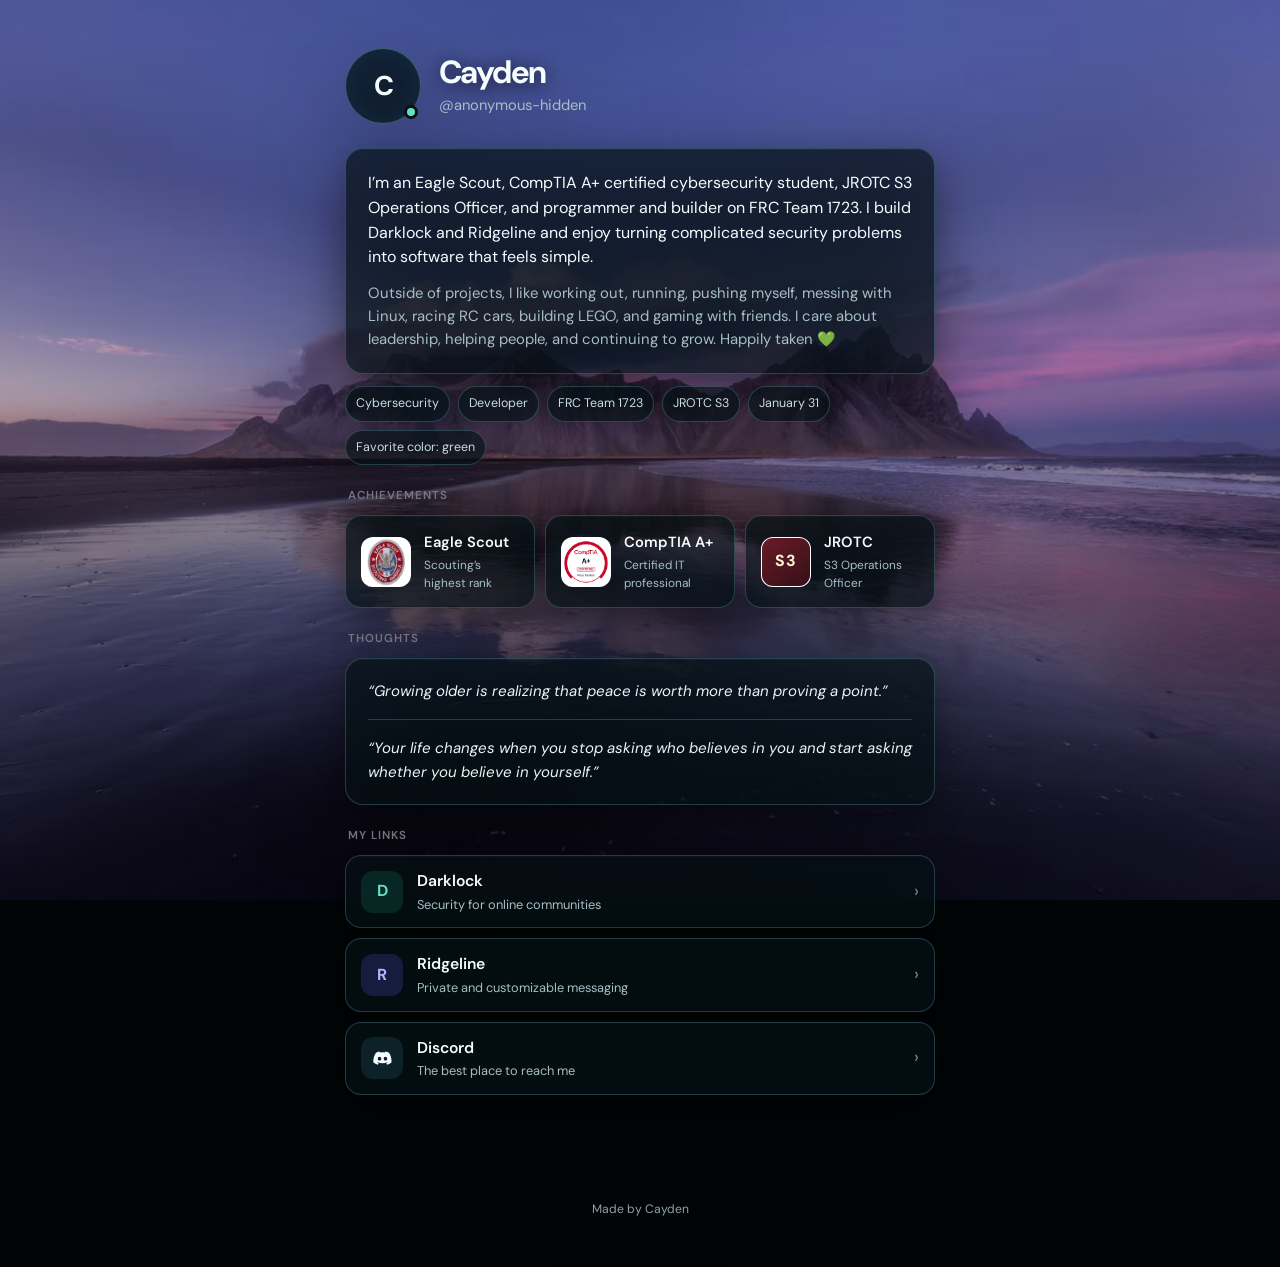
==== index.html @ 3a512333 "Expand bio and add robotics" ====
<!doctype html>
<html lang="en">
<head>
  <meta charset="utf-8">
  <meta name="viewport" content="width=device-width, initial-scale=1">
  <meta name="description" content="Cayden is an Eagle Scout, CompTIA A+ certified cybersecurity student, JROTC leader, robotics team member, and the builder behind Darklock and Ridgeline.">
  <meta name="theme-color" content="#000000">
  <title>Cayden</title>
  <link rel="preconnect" href="https://fonts.googleapis.com">
  <link rel="preconnect" href="https://fonts.gstatic.com" crossorigin>
  <link href="https://fonts.googleapis.com/css2?family=DM+Sans:wght@400;500;600;700&display=swap" rel="stylesheet">
  <style>
    :root {
      color-scheme: dark;
      --background: #010507;
      --card: rgba(5, 17, 22, 0.68);
      --card-hover: rgba(9, 28, 35, 0.78);
      --border: rgba(126, 211, 224, 0.24);
      --text: #f5fcff;
      --muted: #a7bec5;
      --green: #66e0c2;
      --purple: #aeb8ff;
    }

    * { box-sizing: border-box; }

    html { min-width: 320px; }

    body {
      min-height: 100vh;
      margin: 0;
      padding: 48px 18px;
      display: grid;
      place-items: center;
      background-color: var(--background);
      position: relative;
      isolation: isolate;
      color: var(--text);
      font-family: "DM Sans", system-ui, sans-serif;
      line-height: 1.55;
      -webkit-font-smoothing: antialiased;
    }

    body::before {
      content: "";
      position: fixed;
      inset: 0;
      z-index: -1;
      background-image:
        linear-gradient(180deg, rgba(8, 7, 28, 0.12), rgba(7, 5, 22, 0.56)),
        url("assets/mountain-sunset.jpeg");
      background-position: center;
      background-repeat: no-repeat;
      background-size: cover;
      pointer-events: none;
    }

    a { color: inherit; }

    .profile {
      width: min(100%, 590px);
      animation: enter 500ms ease both;
      filter: drop-shadow(0 22px 44px rgba(0, 0, 0, 0.45));
    }

    .identity {
      display: flex;
      align-items: center;
      gap: 18px;
      margin-bottom: 24px;
    }

    .avatar {
      position: relative;
      width: 76px;
      height: 76px;
      flex: 0 0 auto;
      display: grid;
      place-items: center;
      border: 1px solid rgba(126, 211, 224, 0.35);
      border-radius: 50%;
      background: rgba(4, 19, 25, 0.78);
      backdrop-filter: blur(14px);
      -webkit-backdrop-filter: blur(14px);
      box-shadow: inset 0 0 22px rgba(65, 184, 200, 0.08);
      font-size: 1.7rem;
      font-weight: 700;
      letter-spacing: -0.08em;
    }

    .status {
      position: absolute;
      right: 2px;
      bottom: 4px;
      width: 14px;
      height: 14px;
      border: 3px solid #061015;
      border-radius: 50%;
      background: var(--green);
    }

    h1 {
      margin: 0;
      font-size: 2rem;
      line-height: 1.1;
      letter-spacing: -0.05em;
      text-shadow: 0 2px 18px rgba(0, 0, 0, 0.75);
    }

    .username {
      margin: 4px 0 0;
      color: var(--muted);
      font-size: 0.92rem;
    }

    .bio-card {
      margin-bottom: 12px;
      padding: 22px;
      border: 1px solid var(--border);
      border-radius: 18px;
      background: var(--card);
      box-shadow: inset 0 1px rgba(255, 255, 255, 0.03), 0 16px 36px rgba(0, 0, 0, 0.3);
      backdrop-filter: blur(18px) saturate(1.2);
      -webkit-backdrop-filter: blur(18px) saturate(1.2);
    }

    .bio-card p { margin: 0; }

    .bio-card p + p {
      margin-top: 12px;
      color: var(--muted);
      font-size: 0.93rem;
    }

    .details {
      display: flex;
      flex-wrap: wrap;
      gap: 8px;
      margin: 0 0 22px;
    }

    .detail {
      padding: 7px 10px;
      border: 1px solid var(--border);
      border-radius: 999px;
      color: #c7dce1;
      background: rgba(5, 18, 23, 0.64);
      backdrop-filter: blur(12px);
      -webkit-backdrop-filter: blur(12px);
      font-size: 0.78rem;
    }

    .label {
      margin: 0 0 10px 3px;
      color: #77777d;
      font-size: 0.72rem;
      font-weight: 600;
      letter-spacing: 0.09em;
      text-transform: uppercase;
    }

    .thoughts-card {
      margin-bottom: 22px;
      padding: 20px 22px;
      border: 1px solid var(--border);
      border-radius: 18px;
      background: var(--card);
      box-shadow: inset 0 1px rgba(255, 255, 255, 0.03), 0 12px 30px rgba(0, 0, 0, 0.26);
      backdrop-filter: blur(18px) saturate(1.2);
      -webkit-backdrop-filter: blur(18px) saturate(1.2);
    }

    .achievements {
      display: grid;
      grid-template-columns: repeat(3, minmax(0, 1fr));
      gap: 10px;
      margin-bottom: 22px;
    }

    .achievement-card {
      min-width: 0;
      padding: 15px;
      display: flex;
      align-items: center;
      gap: 13px;
      border: 1px solid var(--border);
      border-radius: 16px;
      background: var(--card);
      box-shadow: inset 0 1px rgba(255, 255, 255, 0.03), 0 10px 28px rgba(0, 0, 0, 0.24);
      backdrop-filter: blur(18px) saturate(1.2);
      -webkit-backdrop-filter: blur(18px) saturate(1.2);
    }

    .achievement-image {
      width: 50px;
      height: 50px;
      flex: 0 0 auto;
      border-radius: 12px;
      overflow: hidden;
      border: 1px solid rgba(255, 255, 255, 0.18);
      background: #ffffff;
    }

    .achievement-image img {
      width: 100%;
      height: 100%;
      display: block;
      object-fit: cover;
    }

    .jrotc-mark {
      width: 100%;
      height: 100%;
      display: grid;
      place-items: center;
      color: #fff5d6;
      background: linear-gradient(145deg, #691b27, #351018);
      font-size: 1rem;
      font-weight: 700;
      letter-spacing: 0.04em;
    }

    .achievement-copy { min-width: 0; }

    .achievement-title {
      display: block;
      font-size: 0.92rem;
      font-weight: 600;
    }

    .achievement-note {
      display: block;
      margin-top: 2px;
      color: var(--muted);
      font-size: 0.74rem;
    }

    .thought {
      margin: 0;
      color: #e8f5f7;
      font-size: 0.94rem;
      line-height: 1.6;
      font-style: italic;
    }

    .thought + .thought {
      margin-top: 16px;
      padding-top: 16px;
      border-top: 1px solid var(--border);
    }

    .links {
      display: flex;
      flex-direction: column;
      gap: 10px;
    }

    .link-card {
      min-height: 70px;
      padding: 13px 15px;
      display: flex;
      align-items: center;
      gap: 14px;
      border: 1px solid var(--border);
      border-radius: 16px;
      background: var(--card);
      text-decoration: none;
      box-shadow: inset 0 1px rgba(255, 255, 255, 0.025), 0 10px 28px rgba(0, 0, 0, 0.24);
      backdrop-filter: blur(18px) saturate(1.18);
      -webkit-backdrop-filter: blur(18px) saturate(1.18);
      transition: transform 160ms ease, border-color 160ms ease, background 160ms ease;
    }

    .link-card:hover {
      transform: translateY(-2px);
      border-color: rgba(126, 211, 224, 0.5);
      background: var(--card-hover);
    }

    .link-icon {
      width: 42px;
      height: 42px;
      flex: 0 0 auto;
      display: grid;
      place-items: center;
      border-radius: 12px;
      background: rgba(15, 39, 48, 0.8);
      font-weight: 700;
    }

    .darklock .link-icon { color: var(--green); background: rgba(8, 48, 43, 0.78); }
    .ridgeline .link-icon { color: var(--purple); background: rgba(28, 34, 76, 0.78); }

    .link-icon svg { width: 21px; height: 21px; }

    .link-copy {
      min-width: 0;
      flex: 1;
    }

    .link-title {
      display: block;
      font-size: 0.98rem;
      font-weight: 600;
    }

    .link-note {
      display: block;
      margin-top: 1px;
      color: var(--muted);
      font-size: 0.8rem;
      white-space: nowrap;
      overflow: hidden;
      text-overflow: ellipsis;
    }

    .arrow {
      color: #77939a;
      font-size: 1.1rem;
      transition: transform 160ms ease, color 160ms ease;
    }

    .link-card:hover .arrow {
      color: var(--text);
      transform: translateX(2px);
    }

    footer {
      margin-top: 22px;
      color: #8ca3a9;
      text-shadow: 0 2px 12px #000;
      text-align: center;
      font-size: 0.76rem;
    }

    :focus-visible {
      outline: 2px solid var(--green);
      outline-offset: 4px;
    }

    @keyframes enter {
      from { opacity: 0; transform: translateY(12px); }
      to { opacity: 1; transform: translateY(0); }
    }

    @media (max-width: 520px) {
      body { place-items: start center; padding-top: 34px; }
      .avatar { width: 68px; height: 68px; }
      h1 { font-size: 1.8rem; }
      .bio-card { padding: 18px; }
      .achievements { grid-template-columns: 1fr; }
    }

    @media (prefers-reduced-motion: reduce) {
      *, *::before, *::after { animation-duration: 0.01ms !important; transition-duration: 0.01ms !important; }
    }
  </style>
</head>
<body>
  <main class="profile">
    <header class="identity">
      <div class="avatar" aria-label="Cayden profile avatar">C<span class="status" aria-label="Online"></span></div>
      <div>
        <h1>Cayden</h1>
        <p class="username">@anonymous-hidden</p>
      </div>
    </header>

    <section class="bio-card" aria-label="About Cayden">
      <p>I’m an Eagle Scout, CompTIA A+ certified cybersecurity student, JROTC S3 Operations Officer, and programmer and builder on FRC Team 1723. I build Darklock and Ridgeline and enjoy turning complicated security problems into software that feels simple.</p>
      <p>Outside of projects, I like working out, running, pushing myself, messing with Linux, racing RC cars, building LEGO, and gaming with friends. I care about leadership, helping people, and continuing to grow. Happily taken 💚</p>
    </section>

    <div class="details" aria-label="Personal details">
      <span class="detail">Cybersecurity</span>
      <span class="detail">Developer</span>
      <span class="detail">FRC Team 1723</span>
      <span class="detail">JROTC S3</span>
      <span class="detail">January 31</span>
      <span class="detail">Favorite color: green</span>
    </div>

    <p class="label">Achievements</p>
    <section class="achievements" aria-label="Achievements and certifications">
      <article class="achievement-card scout">
        <span class="achievement-image"><img src="assets/eagle-scout-emblem.jpg" alt=""></span>
        <span class="achievement-copy">
          <span class="achievement-title">Eagle Scout</span>
          <span class="achievement-note">Scouting’s highest rank</span>
        </span>
      </article>
      <article class="achievement-card">
        <span class="achievement-image"><img src="assets/comptia-a-plus.png" alt=""></span>
        <span class="achievement-copy">
          <span class="achievement-title">CompTIA A+</span>
          <span class="achievement-note">Certified IT professional</span>
        </span>
      </article>
      <article class="achievement-card">
        <span class="achievement-image" aria-hidden="true"><span class="jrotc-mark">S3</span></span>
        <span class="achievement-copy">
          <span class="achievement-title">JROTC</span>
          <span class="achievement-note">S3 Operations Officer</span>
        </span>
      </article>
    </section>

    <p class="label">Thoughts</p>
    <section class="thoughts-card" aria-label="Favorite quotes">
      <blockquote class="thought">“Growing older is realizing that peace is worth more than proving a point.”</blockquote>
      <blockquote class="thought">“Your life changes when you stop asking who believes in you and start asking whether you believe in yourself.”</blockquote>
    </section>

    <p class="label">My links</p>
    <nav class="links" aria-label="Cayden's links">
      <a class="link-card darklock" href="https://darklock.net" target="_blank" rel="noreferrer">
        <span class="link-icon" aria-hidden="true">D</span>
        <span class="link-copy">
          <span class="link-title">Darklock</span>
          <span class="link-note">Security for online communities</span>
        </span>
        <span class="arrow" aria-hidden="true">›</span>
      </a>

      <a class="link-card ridgeline" href="https://darklock.net" target="_blank" rel="noreferrer">
        <span class="link-icon" aria-hidden="true">R</span>
        <span class="link-copy">
          <span class="link-title">Ridgeline</span>
          <span class="link-note">Private and customizable messaging</span>
        </span>
        <span class="arrow" aria-hidden="true">›</span>
      </a>

      <a class="link-card" href="discord.html">
        <span class="link-icon" aria-hidden="true">
          <svg viewBox="0 0 24 24" fill="currentColor"><path d="M19.5 5.34A16.3 16.3 0 0 0 15.44 4l-.5 1.03a15.1 15.1 0 0 0-5.87 0L8.56 4A16.5 16.5 0 0 0 4.5 5.35C1.93 9.2 1.24 12.96 1.59 16.66a16.5 16.5 0 0 0 4.98 2.51l1.2-1.65a10.6 10.6 0 0 1-1.89-.9l.46-.36c3.64 1.69 7.6 1.69 11.2 0l.48.36c-.6.36-1.23.66-1.9.9l1.2 1.65a16.5 16.5 0 0 0 4.98-2.51c.42-4.29-.73-8.01-2.8-11.32ZM8.62 14.4c-1.1 0-2-1.01-2-2.25s.88-2.25 2-2.25c1.12 0 2.02 1.02 2 2.25 0 1.24-.88 2.25-2 2.25Zm6.77 0c-1.1 0-2-1.01-2-2.25s.88-2.25 2-2.25c1.12 0 2.02 1.02 2 2.25 0 1.24-.88 2.25-2 2.25Z"/></svg>
        </span>
        <span class="link-copy">
          <span class="link-title">Discord</span>
          <span class="link-note">The best place to reach me</span>
        </span>
        <span class="arrow" aria-hidden="true">›</span>
      </a>

      <a class="link-card" href="https://github.com/anonymous-hidden" target="_blank" rel="noreferrer">
        <span class="link-icon" aria-hidden="true">
          <svg viewBox="0 0 24 24" fill="currentColor"><path d="M12 .7a11.5 11.5 0 0 0-3.64 22.4c.58.1.79-.25.79-.56v-2.22c-3.23.7-3.91-1.37-3.91-1.37-.53-1.34-1.29-1.7-1.29-1.7-1.05-.72.08-.7.08-.7 1.17.08 1.78 1.2 1.78 1.2 1.04 1.77 2.72 1.26 3.38.96.1-.75.4-1.26.74-1.55-2.58-.3-5.29-1.29-5.29-5.69 0-1.26.45-2.28 1.19-3.09-.12-.29-.52-1.46.11-3.04 0 0 .97-.31 3.16 1.18a10.9 10.9 0 0 1 5.76 0c2.19-1.49 3.16-1.18 3.16-1.18.63 1.58.23 2.75.11 3.04.74.81 1.19 1.83 1.19 3.09 0 4.42-2.72 5.39-5.3 5.68.42.36.79 1.07.79 2.16v3.22c0 .31.21.67.8.56A11.5 11.5 0 0 0 12 .7Z"/></svg>
        </span>
        <span class="link-copy">
          <span class="link-title">GitHub</span>
          <span class="link-note">Projects and code</span>
        </span>
        <span class="arrow" aria-hidden="true">›</span>
      </a>
    </nav>

    <footer>Made by Cayden</footer>
  </main>
</body>
</html>
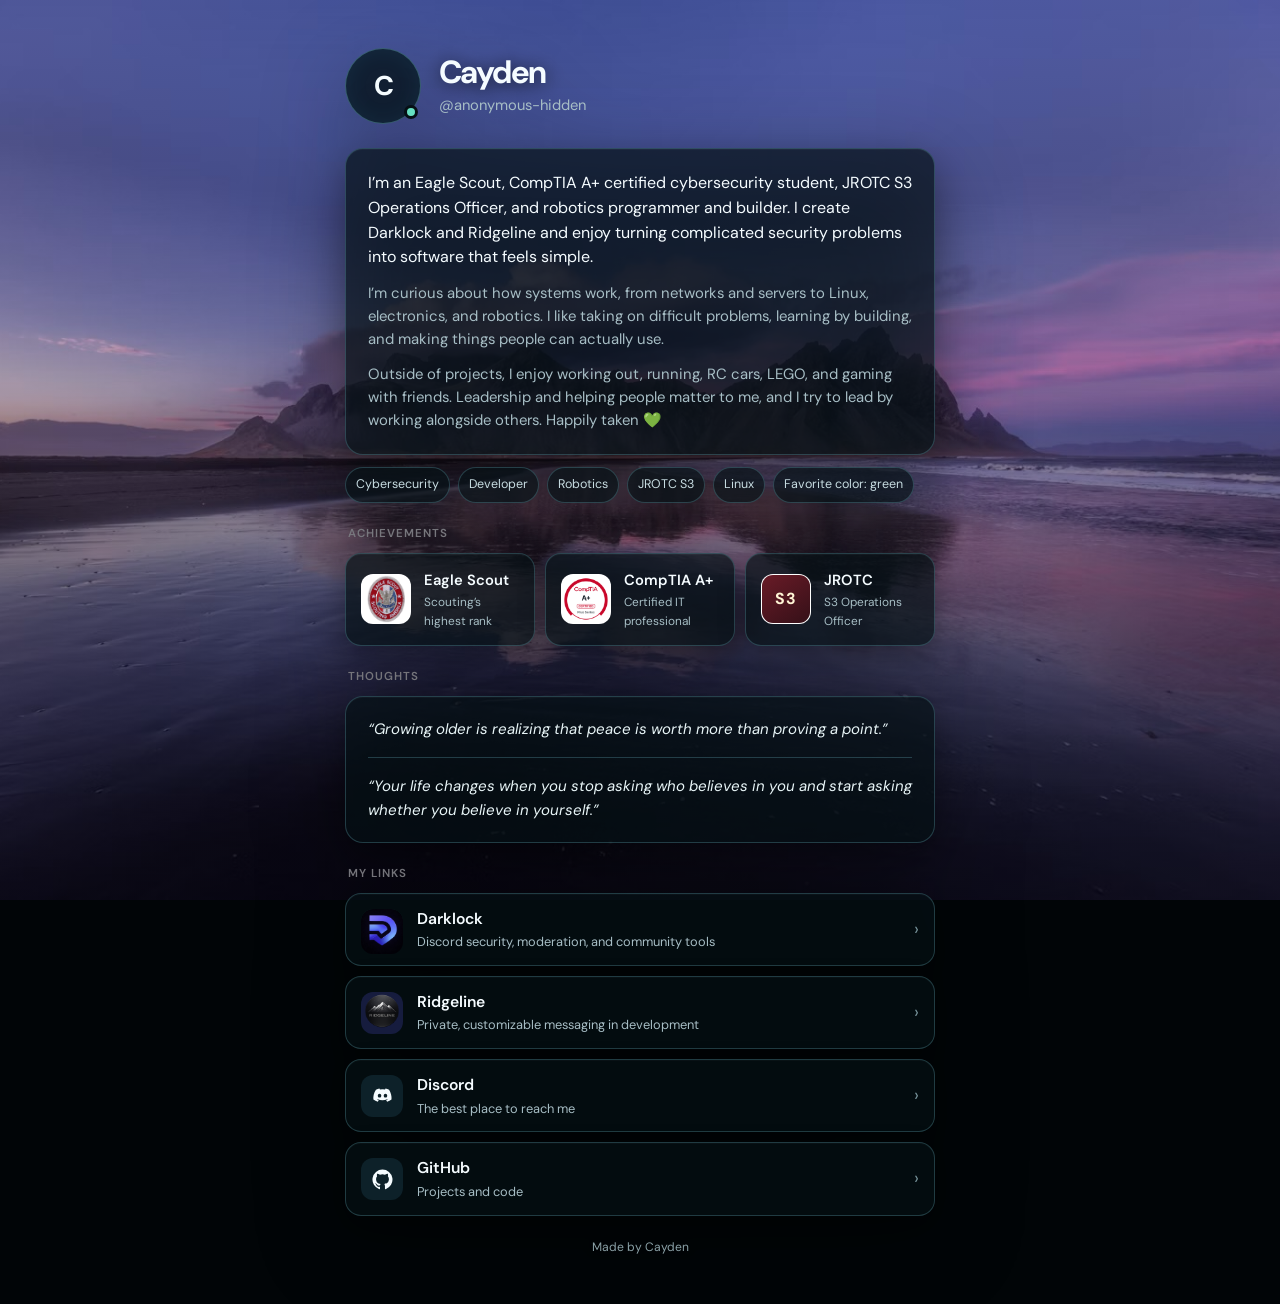
==== commit 139984ed: "Improve bio privacy and add brand icons" ====
--- a/index.html
+++ b/index.html
@@ -3,7 +3,7 @@
 <head>
   <meta charset="utf-8">
   <meta name="viewport" content="width=device-width, initial-scale=1">
-  <meta name="description" content="Cayden is an Eagle Scout, CompTIA A+ certified cybersecurity student, JROTC leader, robotics team member, and the builder behind Darklock and Ridgeline.">
+  <meta name="description" content="Cayden is an Eagle Scout, CompTIA A+ certified cybersecurity student, robotics builder, and the creator of Darklock and Ridgeline.">
   <meta name="theme-color" content="#000000">
   <title>Cayden</title>
   <link rel="preconnect" href="https://fonts.googleapis.com">
@@ -293,6 +293,14 @@
 
     .link-icon svg { width: 21px; height: 21px; }
 
+    .link-icon img {
+      width: 100%;
+      height: 100%;
+      display: block;
+      border-radius: inherit;
+      object-fit: cover;
+    }
+
     .link-copy {
       min-width: 0;
       flex: 1;
@@ -367,16 +375,17 @@
     </header>
 
     <section class="bio-card" aria-label="About Cayden">
-      <p>I’m an Eagle Scout, CompTIA A+ certified cybersecurity student, JROTC S3 Operations Officer, and programmer and builder on FRC Team 1723. I build Darklock and Ridgeline and enjoy turning complicated security problems into software that feels simple.</p>
-      <p>Outside of projects, I like working out, running, pushing myself, messing with Linux, racing RC cars, building LEGO, and gaming with friends. I care about leadership, helping people, and continuing to grow. Happily taken 💚</p>
+      <p>I’m an Eagle Scout, CompTIA A+ certified cybersecurity student, JROTC S3 Operations Officer, and robotics programmer and builder. I create Darklock and Ridgeline and enjoy turning complicated security problems into software that feels simple.</p>
+      <p>I’m curious about how systems work, from networks and servers to Linux, electronics, and robotics. I like taking on difficult problems, learning by building, and making things people can actually use.</p>
+      <p>Outside of projects, I enjoy working out, running, RC cars, LEGO, and gaming with friends. Leadership and helping people matter to me, and I try to lead by working alongside others. Happily taken 💚</p>
     </section>
 
     <div class="details" aria-label="Personal details">
       <span class="detail">Cybersecurity</span>
       <span class="detail">Developer</span>
-      <span class="detail">FRC Team 1723</span>
+      <span class="detail">Robotics</span>
       <span class="detail">JROTC S3</span>
-      <span class="detail">January 31</span>
+      <span class="detail">Linux</span>
       <span class="detail">Favorite color: green</span>
     </div>
 
@@ -413,20 +422,20 @@
 
     <p class="label">My links</p>
     <nav class="links" aria-label="Cayden's links">
-      <a class="link-card darklock" href="https://darklock.net" target="_blank" rel="noreferrer">
-        <span class="link-icon" aria-hidden="true">D</span>
+      <a class="link-card darklock" href="https://darklock.net/platform" target="_blank" rel="noreferrer">
+        <span class="link-icon" aria-hidden="true"><img src="assets/darklock-logo.png" alt=""></span>
         <span class="link-copy">
           <span class="link-title">Darklock</span>
-          <span class="link-note">Security for online communities</span>
+          <span class="link-note">Discord security, moderation, and community tools</span>
         </span>
         <span class="arrow" aria-hidden="true">›</span>
       </a>
 
-      <a class="link-card ridgeline" href="https://darklock.net" target="_blank" rel="noreferrer">
-        <span class="link-icon" aria-hidden="true">R</span>
+      <a class="link-card ridgeline" href="https://darklock.net/ridgeline" target="_blank" rel="noreferrer">
+        <span class="link-icon" aria-hidden="true"><img src="assets/ridgeline.png" alt=""></span>
         <span class="link-copy">
           <span class="link-title">Ridgeline</span>
-          <span class="link-note">Private and customizable messaging</span>
+          <span class="link-note">Private, customizable messaging in development</span>
         </span>
         <span class="arrow" aria-hidden="true">›</span>
       </a>
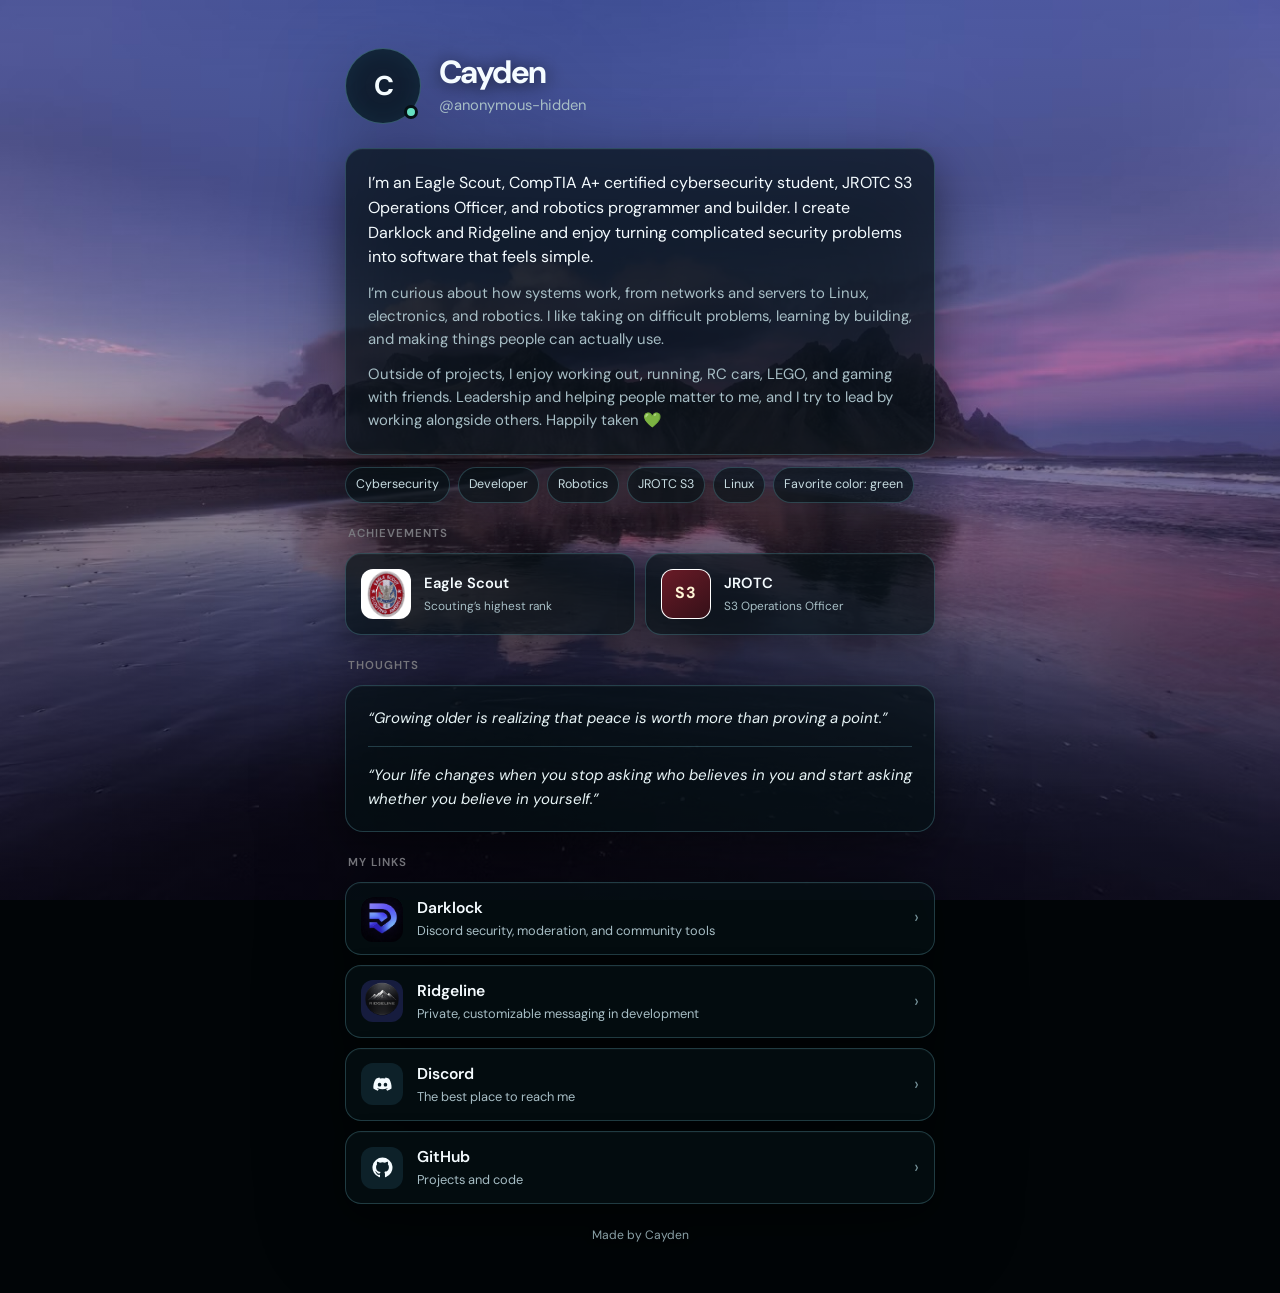
==== commit 7ce161b8: "Remove CompTIA achievement card" ====
--- a/index.html
+++ b/index.html
@@ -172,7 +172,7 @@
 
     .achievements {
       display: grid;
-      grid-template-columns: repeat(3, minmax(0, 1fr));
+      grid-template-columns: repeat(2, minmax(0, 1fr));
       gap: 10px;
       margin-bottom: 22px;
     }
@@ -399,13 +399,6 @@
         </span>
       </article>
       <article class="achievement-card">
-        <span class="achievement-image"><img src="assets/comptia-a-plus.png" alt=""></span>
-        <span class="achievement-copy">
-          <span class="achievement-title">CompTIA A+</span>
-          <span class="achievement-note">Certified IT professional</span>
-        </span>
-      </article>
-      <article class="achievement-card">
         <span class="achievement-image" aria-hidden="true"><span class="jrotc-mark">S3</span></span>
         <span class="achievement-copy">
           <span class="achievement-title">JROTC</span>
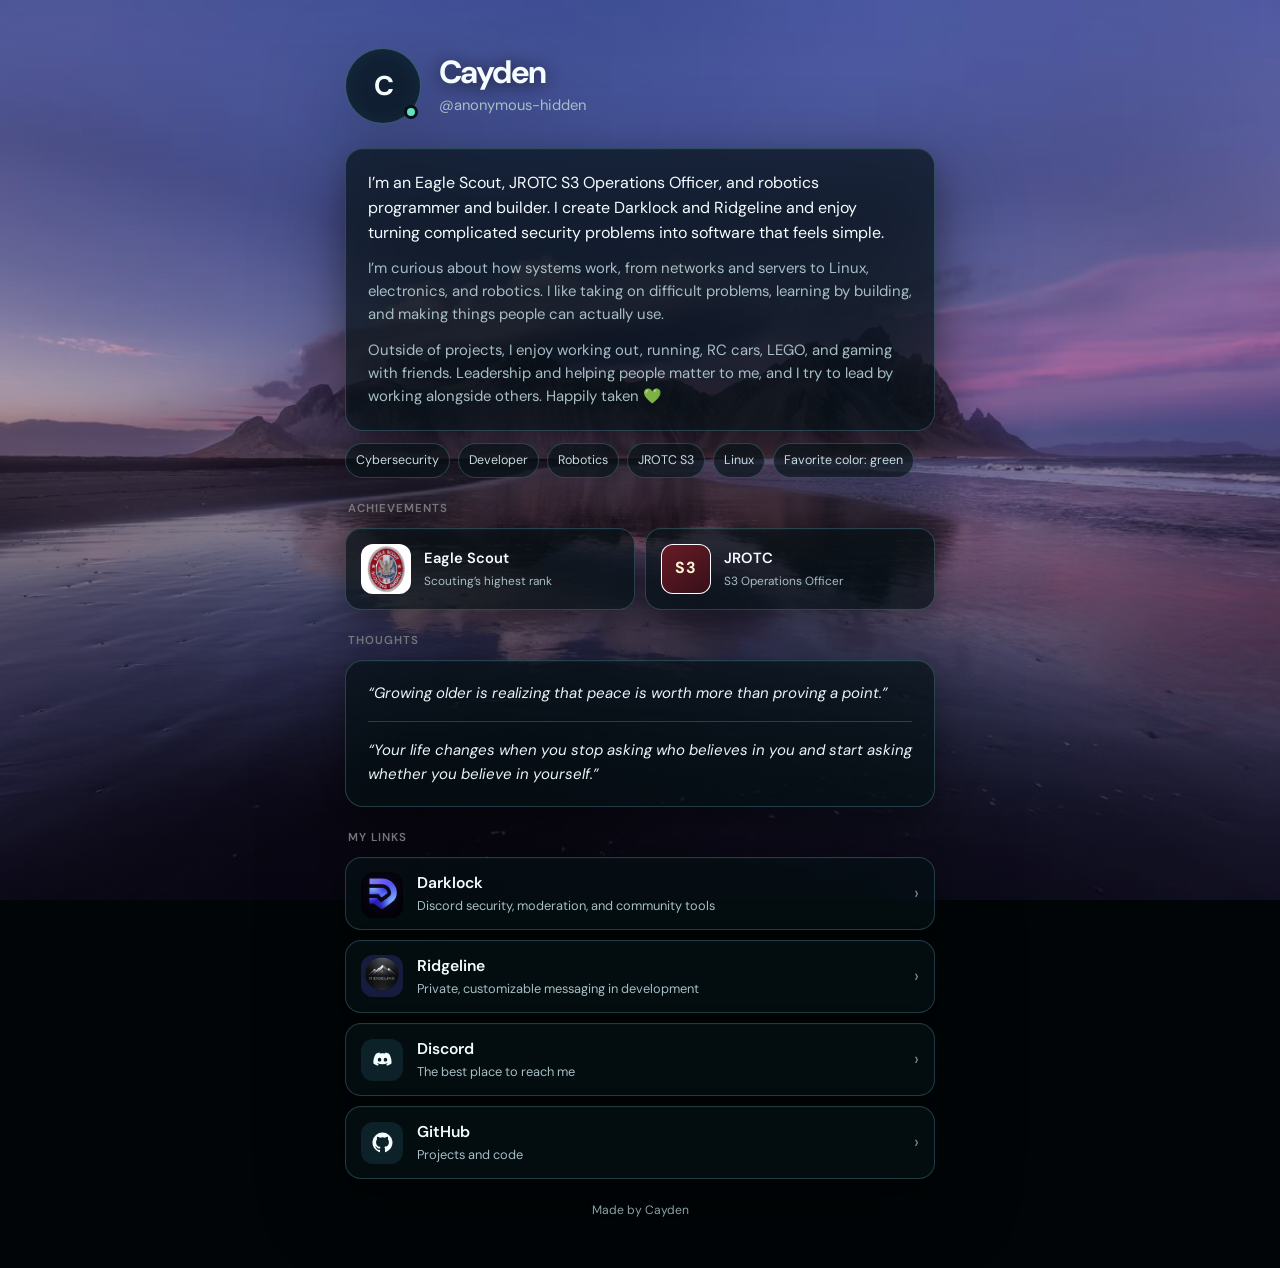
==== commit 62d7bedb: "yes Removed mention of CompTIA A+ certification from bio." ====
--- a/index.html
+++ b/index.html
@@ -3,7 +3,7 @@
 <head>
   <meta charset="utf-8">
   <meta name="viewport" content="width=device-width, initial-scale=1">
-  <meta name="description" content="Cayden is an Eagle Scout, CompTIA A+ certified cybersecurity student, robotics builder, and the creator of Darklock and Ridgeline.">
+  <meta name="description" content="Cayden is an Eagle Scou, robotics builder, and the creator of Darklock and Ridgeline.">
   <meta name="theme-color" content="#000000">
   <title>Cayden</title>
   <link rel="preconnect" href="https://fonts.googleapis.com">
@@ -375,7 +375,7 @@
     </header>
 
     <section class="bio-card" aria-label="About Cayden">
-      <p>I’m an Eagle Scout, CompTIA A+ certified cybersecurity student, JROTC S3 Operations Officer, and robotics programmer and builder. I create Darklock and Ridgeline and enjoy turning complicated security problems into software that feels simple.</p>
+      <p>I’m an Eagle Scout, JROTC S3 Operations Officer, and robotics programmer and builder. I create Darklock and Ridgeline and enjoy turning complicated security problems into software that feels simple.</p>
       <p>I’m curious about how systems work, from networks and servers to Linux, electronics, and robotics. I like taking on difficult problems, learning by building, and making things people can actually use.</p>
       <p>Outside of projects, I enjoy working out, running, RC cars, LEGO, and gaming with friends. Leadership and helping people matter to me, and I try to lead by working alongside others. Happily taken 💚</p>
     </section>
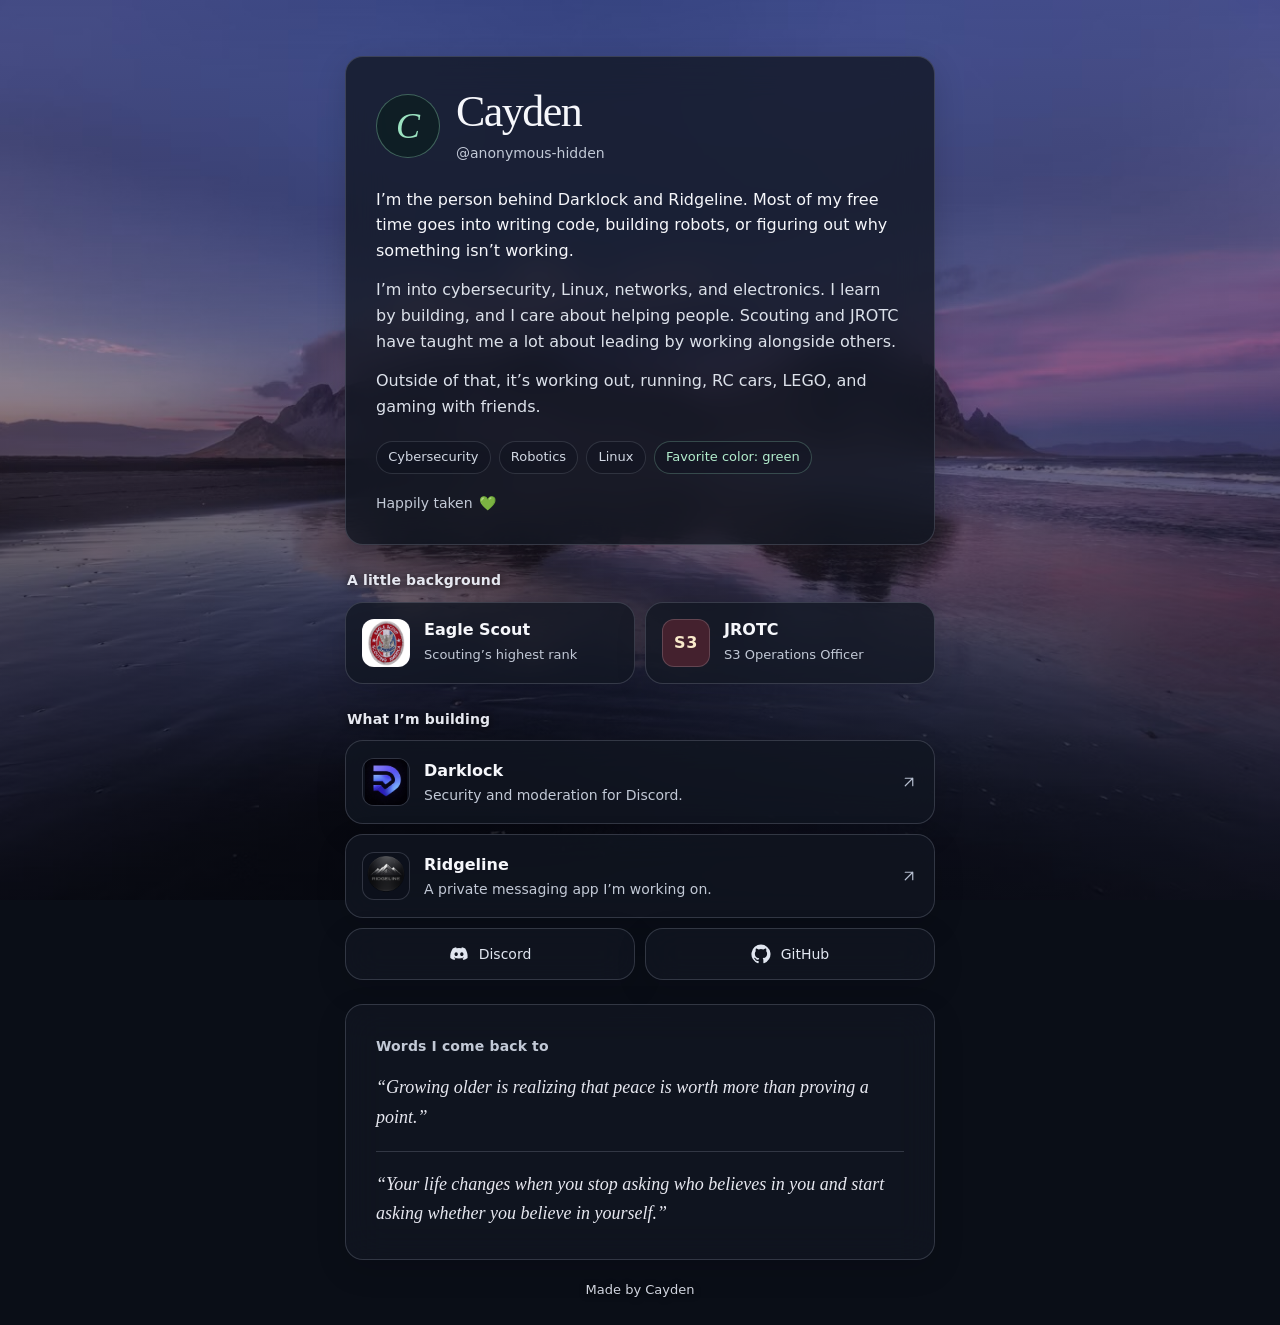
==== commit 1b47d793: "Polish personal bio and unify supporting pages" ====
--- a/index.html
+++ b/index.html
@@ -3,458 +3,107 @@
 <head>
   <meta charset="utf-8">
   <meta name="viewport" content="width=device-width, initial-scale=1">
-  <meta name="description" content="Cayden is an Eagle Scou, robotics builder, and the creator of Darklock and Ridgeline.">
-  <meta name="theme-color" content="#000000">
+  <meta name="theme-color" content="#10151e">
+  <meta name="referrer" content="no-referrer">
+  <link rel="icon" type="image/svg+xml" href="/assets/favicon.svg">
+  <link rel="stylesheet" href="/assets/bio.css">
+  <meta name="description" content="Cayden. Code, robotics, and a few things I care about. The person behind Darklock and Ridgeline.">
   <title>Cayden</title>
-  <link rel="preconnect" href="https://fonts.googleapis.com">
-  <link rel="preconnect" href="https://fonts.gstatic.com" crossorigin>
-  <link href="https://fonts.googleapis.com/css2?family=DM+Sans:wght@400;500;600;700&display=swap" rel="stylesheet">
-  <style>
-    :root {
-      color-scheme: dark;
-      --background: #010507;
-      --card: rgba(5, 17, 22, 0.68);
-      --card-hover: rgba(9, 28, 35, 0.78);
-      --border: rgba(126, 211, 224, 0.24);
-      --text: #f5fcff;
-      --muted: #a7bec5;
-      --green: #66e0c2;
-      --purple: #aeb8ff;
-    }
-
-    * { box-sizing: border-box; }
-
-    html { min-width: 320px; }
-
-    body {
-      min-height: 100vh;
-      margin: 0;
-      padding: 48px 18px;
-      display: grid;
-      place-items: center;
-      background-color: var(--background);
-      position: relative;
-      isolation: isolate;
-      color: var(--text);
-      font-family: "DM Sans", system-ui, sans-serif;
-      line-height: 1.55;
-      -webkit-font-smoothing: antialiased;
-    }
-
-    body::before {
-      content: "";
-      position: fixed;
-      inset: 0;
-      z-index: -1;
-      background-image:
-        linear-gradient(180deg, rgba(8, 7, 28, 0.12), rgba(7, 5, 22, 0.56)),
-        url("assets/mountain-sunset.jpeg");
-      background-position: center;
-      background-repeat: no-repeat;
-      background-size: cover;
-      pointer-events: none;
-    }
-
-    a { color: inherit; }
-
-    .profile {
-      width: min(100%, 590px);
-      animation: enter 500ms ease both;
-      filter: drop-shadow(0 22px 44px rgba(0, 0, 0, 0.45));
-    }
-
-    .identity {
-      display: flex;
-      align-items: center;
-      gap: 18px;
-      margin-bottom: 24px;
-    }
-
-    .avatar {
-      position: relative;
-      width: 76px;
-      height: 76px;
-      flex: 0 0 auto;
-      display: grid;
-      place-items: center;
-      border: 1px solid rgba(126, 211, 224, 0.35);
-      border-radius: 50%;
-      background: rgba(4, 19, 25, 0.78);
-      backdrop-filter: blur(14px);
-      -webkit-backdrop-filter: blur(14px);
-      box-shadow: inset 0 0 22px rgba(65, 184, 200, 0.08);
-      font-size: 1.7rem;
-      font-weight: 700;
-      letter-spacing: -0.08em;
-    }
-
-    .status {
-      position: absolute;
-      right: 2px;
-      bottom: 4px;
-      width: 14px;
-      height: 14px;
-      border: 3px solid #061015;
-      border-radius: 50%;
-      background: var(--green);
-    }
-
-    h1 {
-      margin: 0;
-      font-size: 2rem;
-      line-height: 1.1;
-      letter-spacing: -0.05em;
-      text-shadow: 0 2px 18px rgba(0, 0, 0, 0.75);
-    }
-
-    .username {
-      margin: 4px 0 0;
-      color: var(--muted);
-      font-size: 0.92rem;
-    }
-
-    .bio-card {
-      margin-bottom: 12px;
-      padding: 22px;
-      border: 1px solid var(--border);
-      border-radius: 18px;
-      background: var(--card);
-      box-shadow: inset 0 1px rgba(255, 255, 255, 0.03), 0 16px 36px rgba(0, 0, 0, 0.3);
-      backdrop-filter: blur(18px) saturate(1.2);
-      -webkit-backdrop-filter: blur(18px) saturate(1.2);
-    }
-
-    .bio-card p { margin: 0; }
-
-    .bio-card p + p {
-      margin-top: 12px;
-      color: var(--muted);
-      font-size: 0.93rem;
-    }
-
-    .details {
-      display: flex;
-      flex-wrap: wrap;
-      gap: 8px;
-      margin: 0 0 22px;
-    }
-
-    .detail {
-      padding: 7px 10px;
-      border: 1px solid var(--border);
-      border-radius: 999px;
-      color: #c7dce1;
-      background: rgba(5, 18, 23, 0.64);
-      backdrop-filter: blur(12px);
-      -webkit-backdrop-filter: blur(12px);
-      font-size: 0.78rem;
-    }
-
-    .label {
-      margin: 0 0 10px 3px;
-      color: #77777d;
-      font-size: 0.72rem;
-      font-weight: 600;
-      letter-spacing: 0.09em;
-      text-transform: uppercase;
-    }
-
-    .thoughts-card {
-      margin-bottom: 22px;
-      padding: 20px 22px;
-      border: 1px solid var(--border);
-      border-radius: 18px;
-      background: var(--card);
-      box-shadow: inset 0 1px rgba(255, 255, 255, 0.03), 0 12px 30px rgba(0, 0, 0, 0.26);
-      backdrop-filter: blur(18px) saturate(1.2);
-      -webkit-backdrop-filter: blur(18px) saturate(1.2);
-    }
-
-    .achievements {
-      display: grid;
-      grid-template-columns: repeat(2, minmax(0, 1fr));
-      gap: 10px;
-      margin-bottom: 22px;
-    }
-
-    .achievement-card {
-      min-width: 0;
-      padding: 15px;
-      display: flex;
-      align-items: center;
-      gap: 13px;
-      border: 1px solid var(--border);
-      border-radius: 16px;
-      background: var(--card);
-      box-shadow: inset 0 1px rgba(255, 255, 255, 0.03), 0 10px 28px rgba(0, 0, 0, 0.24);
-      backdrop-filter: blur(18px) saturate(1.2);
-      -webkit-backdrop-filter: blur(18px) saturate(1.2);
-    }
-
-    .achievement-image {
-      width: 50px;
-      height: 50px;
-      flex: 0 0 auto;
-      border-radius: 12px;
-      overflow: hidden;
-      border: 1px solid rgba(255, 255, 255, 0.18);
-      background: #ffffff;
-    }
-
-    .achievement-image img {
-      width: 100%;
-      height: 100%;
-      display: block;
-      object-fit: cover;
-    }
-
-    .jrotc-mark {
-      width: 100%;
-      height: 100%;
-      display: grid;
-      place-items: center;
-      color: #fff5d6;
-      background: linear-gradient(145deg, #691b27, #351018);
-      font-size: 1rem;
-      font-weight: 700;
-      letter-spacing: 0.04em;
-    }
-
-    .achievement-copy { min-width: 0; }
-
-    .achievement-title {
-      display: block;
-      font-size: 0.92rem;
-      font-weight: 600;
-    }
-
-    .achievement-note {
-      display: block;
-      margin-top: 2px;
-      color: var(--muted);
-      font-size: 0.74rem;
-    }
-
-    .thought {
-      margin: 0;
-      color: #e8f5f7;
-      font-size: 0.94rem;
-      line-height: 1.6;
-      font-style: italic;
-    }
-
-    .thought + .thought {
-      margin-top: 16px;
-      padding-top: 16px;
-      border-top: 1px solid var(--border);
-    }
-
-    .links {
-      display: flex;
-      flex-direction: column;
-      gap: 10px;
-    }
-
-    .link-card {
-      min-height: 70px;
-      padding: 13px 15px;
-      display: flex;
-      align-items: center;
-      gap: 14px;
-      border: 1px solid var(--border);
-      border-radius: 16px;
-      background: var(--card);
-      text-decoration: none;
-      box-shadow: inset 0 1px rgba(255, 255, 255, 0.025), 0 10px 28px rgba(0, 0, 0, 0.24);
-      backdrop-filter: blur(18px) saturate(1.18);
-      -webkit-backdrop-filter: blur(18px) saturate(1.18);
-      transition: transform 160ms ease, border-color 160ms ease, background 160ms ease;
-    }
-
-    .link-card:hover {
-      transform: translateY(-2px);
-      border-color: rgba(126, 211, 224, 0.5);
-      background: var(--card-hover);
-    }
-
-    .link-icon {
-      width: 42px;
-      height: 42px;
-      flex: 0 0 auto;
-      display: grid;
-      place-items: center;
-      border-radius: 12px;
-      background: rgba(15, 39, 48, 0.8);
-      font-weight: 700;
-    }
-
-    .darklock .link-icon { color: var(--green); background: rgba(8, 48, 43, 0.78); }
-    .ridgeline .link-icon { color: var(--purple); background: rgba(28, 34, 76, 0.78); }
-
-    .link-icon svg { width: 21px; height: 21px; }
-
-    .link-icon img {
-      width: 100%;
-      height: 100%;
-      display: block;
-      border-radius: inherit;
-      object-fit: cover;
-    }
-
-    .link-copy {
-      min-width: 0;
-      flex: 1;
-    }
-
-    .link-title {
-      display: block;
-      font-size: 0.98rem;
-      font-weight: 600;
-    }
-
-    .link-note {
-      display: block;
-      margin-top: 1px;
-      color: var(--muted);
-      font-size: 0.8rem;
-      white-space: nowrap;
-      overflow: hidden;
-      text-overflow: ellipsis;
-    }
-
-    .arrow {
-      color: #77939a;
-      font-size: 1.1rem;
-      transition: transform 160ms ease, color 160ms ease;
-    }
-
-    .link-card:hover .arrow {
-      color: var(--text);
-      transform: translateX(2px);
-    }
-
-    footer {
-      margin-top: 22px;
-      color: #8ca3a9;
-      text-shadow: 0 2px 12px #000;
-      text-align: center;
-      font-size: 0.76rem;
-    }
-
-    :focus-visible {
-      outline: 2px solid var(--green);
-      outline-offset: 4px;
-    }
-
-    @keyframes enter {
-      from { opacity: 0; transform: translateY(12px); }
-      to { opacity: 1; transform: translateY(0); }
-    }
-
-    @media (max-width: 520px) {
-      body { place-items: start center; padding-top: 34px; }
-      .avatar { width: 68px; height: 68px; }
-      h1 { font-size: 1.8rem; }
-      .bio-card { padding: 18px; }
-      .achievements { grid-template-columns: 1fr; }
-    }
-
-    @media (prefers-reduced-motion: reduce) {
-      *, *::before, *::after { animation-duration: 0.01ms !important; transition-duration: 0.01ms !important; }
-    }
-  </style>
 </head>
 <body>
   <main class="profile">
-    <header class="identity">
-      <div class="avatar" aria-label="Cayden profile avatar">C<span class="status" aria-label="Online"></span></div>
-      <div>
-        <h1>Cayden</h1>
-        <p class="username">@anonymous-hidden</p>
+    <section class="surface intro" aria-label="About Cayden">
+      <header class="identity">
+        <span class="monogram" aria-hidden="true">C</span>
+        <div class="identity-copy">
+          <h1>Cayden</h1>
+          <p class="username">@anonymous-hidden</p>
+        </div>
+      </header>
+
+      <div class="bio">
+        <p>I’m the person behind Darklock and Ridgeline. Most of my free time goes into writing code, building robots, or figuring out why something isn’t working.</p>
+        <p>I’m into cybersecurity, Linux, networks, and electronics. I learn by building, and I care about helping people. Scouting and JROTC have taught me a lot about leading by working alongside others.</p>
+        <p>Outside of that, it’s working out, running, RC cars, LEGO, and gaming with friends.</p>
       </div>
-    </header>
 
-    <section class="bio-card" aria-label="About Cayden">
-      <p>I’m an Eagle Scout, JROTC S3 Operations Officer, and robotics programmer and builder. I create Darklock and Ridgeline and enjoy turning complicated security problems into software that feels simple.</p>
-      <p>I’m curious about how systems work, from networks and servers to Linux, electronics, and robotics. I like taking on difficult problems, learning by building, and making things people can actually use.</p>
-      <p>Outside of projects, I enjoy working out, running, RC cars, LEGO, and gaming with friends. Leadership and helping people matter to me, and I try to lead by working alongside others. Happily taken 💚</p>
+      <ul class="details" aria-label="Interests">
+        <li>Cybersecurity</li>
+        <li>Robotics</li>
+        <li>Linux</li>
+        <li class="favorite">Favorite color: green</li>
+      </ul>
+      <p class="personal-note">Happily taken <span aria-label="green heart" role="img">💚</span></p>
     </section>
 
-    <div class="details" aria-label="Personal details">
-      <span class="detail">Cybersecurity</span>
-      <span class="detail">Developer</span>
-      <span class="detail">Robotics</span>
-      <span class="detail">JROTC S3</span>
-      <span class="detail">Linux</span>
-      <span class="detail">Favorite color: green</span>
-    </div>
-
-    <p class="label">Achievements</p>
-    <section class="achievements" aria-label="Achievements and certifications">
-      <article class="achievement-card scout">
-        <span class="achievement-image"><img src="assets/eagle-scout-emblem.jpg" alt=""></span>
-        <span class="achievement-copy">
-          <span class="achievement-title">Eagle Scout</span>
-          <span class="achievement-note">Scouting’s highest rank</span>
-        </span>
-      </article>
-      <article class="achievement-card">
-        <span class="achievement-image" aria-hidden="true"><span class="jrotc-mark">S3</span></span>
-        <span class="achievement-copy">
-          <span class="achievement-title">JROTC</span>
-          <span class="achievement-note">S3 Operations Officer</span>
-        </span>
-      </article>
+    <section class="profile-section" aria-labelledby="background-title">
+      <h2 class="section-heading" id="background-title">A little background</h2>
+      <div class="achievements">
+        <article class="achievement-card">
+          <span class="achievement-image">
+            <img src="/assets/eagle-scout-emblem.jpg" alt="" width="48" height="48" decoding="async">
+          </span>
+          <div class="achievement-copy">
+            <h3>Eagle Scout</h3>
+            <p>Scouting’s highest rank</p>
+          </div>
+        </article>
+        <article class="achievement-card">
+          <span class="jrotc-mark" aria-hidden="true">S3</span>
+          <div class="achievement-copy">
+            <h3>JROTC</h3>
+            <p>S3 Operations Officer</p>
+          </div>
+        </article>
+      </div>
     </section>
 
-    <p class="label">Thoughts</p>
-    <section class="thoughts-card" aria-label="Favorite quotes">
-      <blockquote class="thought">“Growing older is realizing that peace is worth more than proving a point.”</blockquote>
-      <blockquote class="thought">“Your life changes when you stop asking who believes in you and start asking whether you believe in yourself.”</blockquote>
+    <section class="profile-section" aria-labelledby="projects-title">
+      <h2 class="section-heading" id="projects-title">What I’m building</h2>
+      <div class="project-links">
+        <a class="project-link" href="https://darklock.net/platform" target="_blank" rel="noopener noreferrer">
+          <span class="project-icon">
+            <img src="/assets/darklock-logo.png" alt="" width="48" height="48" decoding="async">
+          </span>
+          <span class="project-copy">
+            <span class="project-title">Darklock</span>
+            <span class="project-note">Security and moderation for Discord.</span>
+          </span>
+          <span class="outward"><svg viewBox="0 0 24 24" fill="none" stroke="currentColor" stroke-width="1.6" stroke-linecap="round" stroke-linejoin="round" aria-hidden="true" focusable="false"><path d="M7 17 17 7M7 7h10v10"/></svg></span>
+        </a>
+        <a class="project-link" href="https://darklock.net/ridgeline" target="_blank" rel="noopener noreferrer">
+          <span class="project-icon">
+            <img src="/assets/ridgeline.png" alt="" width="48" height="48" decoding="async">
+          </span>
+          <span class="project-copy">
+            <span class="project-title">Ridgeline</span>
+            <span class="project-note">A private messaging app I’m working on.</span>
+          </span>
+          <span class="outward"><svg viewBox="0 0 24 24" fill="none" stroke="currentColor" stroke-width="1.6" stroke-linecap="round" stroke-linejoin="round" aria-hidden="true" focusable="false"><path d="M7 17 17 7M7 7h10v10"/></svg></span>
+        </a>
+      </div>
+
+      <nav class="social-links" aria-label="Contact and code">
+        <a class="social-link" href="/discord.html">
+          <svg aria-hidden="true" focusable="false" viewBox="0 0 24 24" fill="currentColor"><path d="M19.5 5.34A16.3 16.3 0 0 0 15.44 4l-.5 1.03a15.1 15.1 0 0 0-5.87 0L8.56 4A16.5 16.5 0 0 0 4.5 5.35C1.93 9.2 1.24 12.96 1.59 16.66a16.5 16.5 0 0 0 4.98 2.51l1.2-1.65a10.6 10.6 0 0 1-1.89-.9l.46-.36c3.64 1.69 7.6 1.69 11.2 0l.48.36c-.6.36-1.23.66-1.9.9l1.2 1.65a16.5 16.5 0 0 0 4.98-2.51c.42-4.29-.73-8.01-2.8-11.32ZM8.62 14.4c-1.1 0-2-1.01-2-2.25s.88-2.25 2-2.25c1.12 0 2.02 1.02 2 2.25 0 1.24-.88 2.25-2 2.25Zm6.77 0c-1.1 0-2-1.01-2-2.25s.88-2.25 2-2.25c1.12 0 2.02 1.02 2 2.25 0 1.24-.88 2.25-2 2.25Z"/></svg>
+          <span>Discord</span>
+        </a>
+        <a class="social-link" href="https://github.com/anonymous-hidden" target="_blank" rel="noopener noreferrer">
+          <svg aria-hidden="true" focusable="false" viewBox="0 0 24 24" fill="currentColor"><path d="M12 .7a11.5 11.5 0 0 0-3.64 22.4c.58.1.79-.25.79-.56v-2.22c-3.23.7-3.91-1.37-3.91-1.37-.53-1.34-1.29-1.7-1.29-1.7-1.05-.72.08-.7.08-.7 1.17.08 1.78 1.2 1.78 1.2 1.04 1.77 2.72 1.26 3.38.96.1-.75.4-1.26.74-1.55-2.58-.3-5.29-1.29-5.29-5.69 0-1.26.45-2.28 1.19-3.09-.12-.29-.52-1.46.11-3.04 0 0 .97-.31 3.16 1.18a10.9 10.9 0 0 1 5.76 0c2.19-1.49 3.16-1.18 3.16-1.18.63 1.58.23 2.75.11 3.04.74.81 1.19 1.83 1.19 3.09 0 4.42-2.72 5.39-5.3 5.68.42.36.79 1.07.79 2.16v3.22c0 .31.21.67.8.56A11.5 11.5 0 0 0 12 .7Z"/></svg>
+          <span>GitHub</span>
+        </a>
+      </nav>
     </section>
 
-    <p class="label">My links</p>
-    <nav class="links" aria-label="Cayden's links">
-      <a class="link-card darklock" href="https://darklock.net/platform" target="_blank" rel="noreferrer">
-        <span class="link-icon" aria-hidden="true"><img src="assets/darklock-logo.png" alt=""></span>
-        <span class="link-copy">
-          <span class="link-title">Darklock</span>
-          <span class="link-note">Discord security, moderation, and community tools</span>
-        </span>
-        <span class="arrow" aria-hidden="true">›</span>
-      </a>
-
-      <a class="link-card ridgeline" href="https://darklock.net/ridgeline" target="_blank" rel="noreferrer">
-        <span class="link-icon" aria-hidden="true"><img src="assets/ridgeline.png" alt=""></span>
-        <span class="link-copy">
-          <span class="link-title">Ridgeline</span>
-          <span class="link-note">Private, customizable messaging in development</span>
-        </span>
-        <span class="arrow" aria-hidden="true">›</span>
-      </a>
-
-      <a class="link-card" href="discord.html">
-        <span class="link-icon" aria-hidden="true">
-          <svg viewBox="0 0 24 24" fill="currentColor"><path d="M19.5 5.34A16.3 16.3 0 0 0 15.44 4l-.5 1.03a15.1 15.1 0 0 0-5.87 0L8.56 4A16.5 16.5 0 0 0 4.5 5.35C1.93 9.2 1.24 12.96 1.59 16.66a16.5 16.5 0 0 0 4.98 2.51l1.2-1.65a10.6 10.6 0 0 1-1.89-.9l.46-.36c3.64 1.69 7.6 1.69 11.2 0l.48.36c-.6.36-1.23.66-1.9.9l1.2 1.65a16.5 16.5 0 0 0 4.98-2.51c.42-4.29-.73-8.01-2.8-11.32ZM8.62 14.4c-1.1 0-2-1.01-2-2.25s.88-2.25 2-2.25c1.12 0 2.02 1.02 2 2.25 0 1.24-.88 2.25-2 2.25Zm6.77 0c-1.1 0-2-1.01-2-2.25s.88-2.25 2-2.25c1.12 0 2.02 1.02 2 2.25 0 1.24-.88 2.25-2 2.25Z"/></svg>
-        </span>
-        <span class="link-copy">
-          <span class="link-title">Discord</span>
-          <span class="link-note">The best place to reach me</span>
-        </span>
-        <span class="arrow" aria-hidden="true">›</span>
-      </a>
-
-      <a class="link-card" href="https://github.com/anonymous-hidden" target="_blank" rel="noreferrer">
-        <span class="link-icon" aria-hidden="true">
-          <svg viewBox="0 0 24 24" fill="currentColor"><path d="M12 .7a11.5 11.5 0 0 0-3.64 22.4c.58.1.79-.25.79-.56v-2.22c-3.23.7-3.91-1.37-3.91-1.37-.53-1.34-1.29-1.7-1.29-1.7-1.05-.72.08-.7.08-.7 1.17.08 1.78 1.2 1.78 1.2 1.04 1.77 2.72 1.26 3.38.96.1-.75.4-1.26.74-1.55-2.58-.3-5.29-1.29-5.29-5.69 0-1.26.45-2.28 1.19-3.09-.12-.29-.52-1.46.11-3.04 0 0 .97-.31 3.16 1.18a10.9 10.9 0 0 1 5.76 0c2.19-1.49 3.16-1.18 3.16-1.18.63 1.58.23 2.75.11 3.04.74.81 1.19 1.83 1.19 3.09 0 4.42-2.72 5.39-5.3 5.68.42.36.79 1.07.79 2.16v3.22c0 .31.21.67.8.56A11.5 11.5 0 0 0 12 .7Z"/></svg>
-        </span>
-        <span class="link-copy">
-          <span class="link-title">GitHub</span>
-          <span class="link-note">Projects and code</span>
-        </span>
-        <span class="arrow" aria-hidden="true">›</span>
-      </a>
-    </nav>
+    <section class="surface thoughts" aria-labelledby="thoughts-title">
+      <h2 class="section-heading" id="thoughts-title">Words I come back to</h2>
+      <blockquote>
+        <p>“Growing older is realizing that peace is worth more than proving a point.”</p>
+      </blockquote>
+      <blockquote>
+        <p>“Your life changes when you stop asking who believes in you and start asking whether you believe in yourself.”</p>
+      </blockquote>
+    </section>
 
     <footer>Made by Cayden</footer>
   </main>
--- a/assets/bio.css
+++ b/assets/bio.css
@@ -0,0 +1,330 @@
+:root {
+  color-scheme: dark;
+  --background: #0a0e17;
+  --surface: rgba(17, 23, 34, 0.78);
+  --surface-hover: rgba(26, 34, 47, 0.92);
+  --border: rgba(224, 228, 245, 0.17);
+  --text: #f6f7fb;
+  --muted: #c2c9d6;
+  --green: #9ce3c1;
+  --radius: 1.125rem;
+  font-family: ui-sans-serif, system-ui, -apple-system, BlinkMacSystemFont, "Segoe UI", sans-serif;
+}
+
+* { box-sizing: border-box; }
+[hidden] { display: none !important; }
+
+body {
+  min-height: 100vh;
+  min-height: 100svh;
+  margin: 0;
+  padding: clamp(1.5rem, 5vw, 3.5rem) max(1rem, env(safe-area-inset-right)) max(1.5rem, env(safe-area-inset-bottom)) max(1rem, env(safe-area-inset-left));
+  display: flex;
+  align-items: center;
+  justify-content: center;
+  position: relative;
+  isolation: isolate;
+  background: var(--background);
+  color: var(--text);
+  font-size: 1rem;
+  line-height: 1.6;
+  -webkit-font-smoothing: antialiased;
+}
+
+body::before {
+  content: "";
+  position: fixed;
+  inset: 0;
+  z-index: -1;
+  background:
+    linear-gradient(180deg, rgba(9, 10, 26, 0.26), rgba(6, 9, 18, 0.68)),
+    url("mountain-sunset.jpeg") center / cover no-repeat;
+  pointer-events: none;
+}
+
+a { color: inherit; }
+img { display: block; max-width: 100%; }
+button { font: inherit; }
+h1, h2, h3, p { margin: 0; }
+::selection { color: #08150f; background: var(--green); }
+
+:focus-visible {
+  outline: 2px solid var(--green);
+  outline-offset: 5px;
+}
+
+.profile {
+  width: min(100%, 36.875rem);
+  min-width: 0;
+}
+
+.surface,
+.achievement-card,
+.project-link,
+.social-link {
+  border: 1px solid var(--border);
+  border-radius: var(--radius);
+  background: #141b27;
+  box-shadow: 0 10px 30px rgba(3, 5, 12, 0.15);
+}
+
+@supports ((backdrop-filter: blur(1px)) or (-webkit-backdrop-filter: blur(1px))) {
+  .surface,
+  .achievement-card,
+  .project-link,
+  .social-link {
+    background: var(--surface);
+    backdrop-filter: blur(18px);
+    -webkit-backdrop-filter: blur(18px);
+  }
+}
+
+.intro,
+.thoughts,
+.utility-card {
+  padding: clamp(1.25rem, 5vw, 1.875rem);
+}
+
+.identity {
+  display: flex;
+  align-items: center;
+  gap: 1rem;
+  margin-bottom: 1.375rem;
+}
+
+.monogram {
+  display: flex;
+  align-items: center;
+  justify-content: center;
+  flex: 0 0 4rem;
+  width: 4rem;
+  height: 4rem;
+  border: 1px solid rgba(156, 227, 193, 0.35);
+  border-radius: 50%;
+  background: rgba(10, 32, 29, 0.65);
+  color: var(--green);
+  font: italic 2.25rem/1 Georgia, "Times New Roman", serif;
+}
+
+.identity-copy { min-width: 0; }
+
+h1 {
+  font: 400 clamp(2.125rem, 7vw, 2.75rem)/1.12 Georgia, "Times New Roman", serif;
+  letter-spacing: -0.035em;
+  overflow-wrap: anywhere;
+}
+
+.username {
+  margin-top: 0.375rem;
+  color: var(--muted);
+  font-size: 0.875rem;
+  overflow-wrap: anywhere;
+}
+
+.bio { color: #dce1ea; }
+.bio p + p { margin-top: 0.875rem; }
+.bio p:first-child { color: var(--text); }
+
+.details {
+  display: flex;
+  flex-wrap: wrap;
+  gap: 0.5rem;
+  padding: 0;
+  margin: 1.375rem 0 0;
+  list-style: none;
+}
+
+.details li {
+  padding: 0.3rem 0.7rem;
+  border: 1px solid rgba(219, 226, 240, 0.14);
+  border-radius: 999px;
+  background: rgba(6, 12, 22, 0.23);
+  color: #d2d8e3;
+  font-size: 0.8125rem;
+}
+
+.details .favorite {
+  color: #b3edcd;
+  border-color: rgba(156, 227, 193, 0.25);
+}
+
+.personal-note {
+  margin-top: 1.125rem;
+  color: var(--muted);
+  font-size: 0.875rem;
+}
+
+.personal-note span { margin-left: 0.125rem; }
+
+.profile-section { margin-top: 1.5rem; }
+
+.section-heading {
+  margin: 0 0 0.625rem 0.125rem;
+  color: #e7e9f1;
+  font-size: 0.875rem;
+  font-weight: 600;
+  letter-spacing: 0.01em;
+  text-shadow: 0 1px 8px rgba(0, 0, 0, 0.9);
+}
+
+.achievements {
+  display: flex;
+  flex-wrap: wrap;
+  gap: 0.625rem;
+}
+
+.achievement-card {
+  display: flex;
+  align-items: center;
+  flex: 1 1 15rem;
+  min-width: 0;
+  gap: 0.875rem;
+  padding: 1rem;
+}
+
+.achievement-image,
+.jrotc-mark {
+  flex: 0 0 3rem;
+  width: 3rem;
+  height: 3rem;
+  border: 1px solid rgba(236, 229, 235, 0.18);
+  border-radius: 0.75rem;
+  overflow: hidden;
+}
+
+.achievement-image { background: #fff; }
+.achievement-image img { width: 100%; height: 100%; object-fit: contain; }
+
+.jrotc-mark {
+  display: flex;
+  align-items: center;
+  justify-content: center;
+  background: #44212e;
+  color: #f8e9ca;
+  font-size: 1rem;
+  font-weight: 650;
+  letter-spacing: 0.04em;
+}
+
+.achievement-copy { min-width: 0; overflow-wrap: anywhere; }
+.achievement-copy h3 { font-size: 1rem; font-weight: 600; line-height: 1.4; }
+.achievement-copy p { margin-top: 0.2rem; color: var(--muted); font-size: 0.8125rem; }
+
+.project-links { display: flex; flex-direction: column; gap: 0.625rem; }
+
+.project-link {
+  display: flex;
+  align-items: center;
+  gap: 0.875rem;
+  min-height: 5.25rem;
+  padding: 1rem;
+  text-decoration: none;
+  transition: background-color 160ms ease, border-color 160ms ease, transform 160ms ease;
+}
+
+.project-icon {
+  width: 3rem;
+  height: 3rem;
+  flex: 0 0 3rem;
+  overflow: hidden;
+  border: 1px solid rgba(225, 231, 255, 0.17);
+  border-radius: 0.75rem;
+  background: #0c101b;
+}
+
+.project-icon img { width: 100%; height: 100%; object-fit: contain; }
+.project-copy { flex: 1; min-width: 0; overflow-wrap: anywhere; }
+.project-title { display: block; font-size: 1rem; font-weight: 600; }
+.project-note { display: block; margin-top: 0.125rem; color: var(--muted); font-size: 0.875rem; line-height: 1.5; }
+.outward { flex: 0 0 1.125rem; color: #b6becf; }
+.outward svg { display: block; width: 1.125rem; height: 1.125rem; }
+
+.social-links {
+  display: flex;
+  flex-wrap: wrap;
+  gap: 0.625rem;
+  margin-top: 0.625rem;
+}
+
+.social-link {
+  display: flex;
+  flex: 1 1 9rem;
+  align-items: center;
+  justify-content: center;
+  gap: 0.625rem;
+  min-height: 3.25rem;
+  padding: 0.75rem 1rem;
+  color: #e1e6f0;
+  font-size: 0.875rem;
+  font-weight: 500;
+  text-decoration: none;
+  transition: background-color 160ms ease, border-color 160ms ease;
+}
+
+.social-link svg { flex: 0 0 1.25rem; width: 1.25rem; height: 1.25rem; }
+
+.thoughts { margin-top: 1.5rem; }
+.thoughts .section-heading { margin-left: 0; margin-bottom: 1rem; color: var(--muted); text-shadow: none; }
+.thoughts blockquote { margin: 0; color: #e7e8f0; font: italic 1.125rem/1.65 Georgia, "Times New Roman", serif; }
+.thoughts blockquote + blockquote { margin-top: 1.125rem; padding-top: 1.125rem; border-top: 1px solid var(--border); }
+
+footer {
+  margin-top: 1.25rem;
+  color: #d3d7e2;
+  text-align: center;
+  text-shadow: 0 1px 6px #000;
+  font-size: 0.8125rem;
+}
+
+.utility { width: min(100%, 30rem); min-width: 0; }
+.back-link { display: inline-flex; align-items: center; gap: 0.5rem; min-height: 2.75rem; margin-bottom: 0.75rem; color: #edf0f8; font-size: 0.875rem; text-decoration: none; text-shadow: 0 1px 6px #000; }
+.back-link:hover { text-decoration: underline; text-underline-offset: 0.25em; }
+
+.utility-label { display: flex; align-items: center; gap: 0.625rem; margin-bottom: 1.25rem; color: var(--green); font-size: 0.875rem; font-weight: 600; }
+.utility-label svg { width: 1.375rem; height: 1.375rem; }
+.utility-card h1 { margin-bottom: 0.875rem; }
+.utility-copy { color: #dce1ea; }
+.username-box { margin-top: 1.5rem; padding: 1rem; border: 1px solid var(--border); border-radius: 0.875rem; background: rgba(6, 11, 19, 0.38); }
+.small-label { display: block; margin-bottom: 0.5rem; color: var(--muted); font-size: 0.8125rem; }
+.discord-username { display: block; color: var(--text); font: 1rem/1.5 ui-monospace, SFMono-Regular, Consolas, monospace; overflow-wrap: anywhere; user-select: all; -webkit-user-select: all; }
+
+.button {
+  display: inline-flex;
+  align-items: center;
+  justify-content: center;
+  min-height: 3rem;
+  width: 100%;
+  margin-top: 0.75rem;
+  padding: 0.75rem 1rem;
+  border: 1px solid transparent;
+  border-radius: 0.875rem;
+  background: var(--green);
+  color: #102119;
+  font-size: 1rem;
+  font-weight: 650;
+  line-height: 1.5;
+  text-decoration: none;
+  cursor: pointer;
+  transition: background-color 160ms ease;
+}
+
+.button:disabled { cursor: wait; opacity: 0.8; }
+.status-message { min-height: 3em; margin-top: 0.875rem; color: var(--muted); font-size: 0.875rem; }
+.error-card .button { margin-top: 1.5rem; }
+
+@media (hover: hover) and (pointer: fine) {
+  .project-link:hover { transform: translateY(-2px); border-color: rgba(183, 209, 210, 0.45); background: var(--surface-hover); }
+  .social-link:hover { border-color: rgba(183, 209, 210, 0.45); background: var(--surface-hover); }
+  .button:hover:not(:disabled) { background: #b2eed2; }
+}
+
+@media (max-width: 24rem) {
+  .identity { gap: 0.75rem; }
+  .monogram { flex-basis: 3.25rem; width: 3.25rem; height: 3.25rem; font-size: 1.875rem; }
+  .outward { display: none; }
+}
+
+@media (prefers-reduced-motion: reduce) {
+  *, *::before, *::after { animation: none !important; transition: none !important; }
+  .project-link:hover { transform: none; }
+}
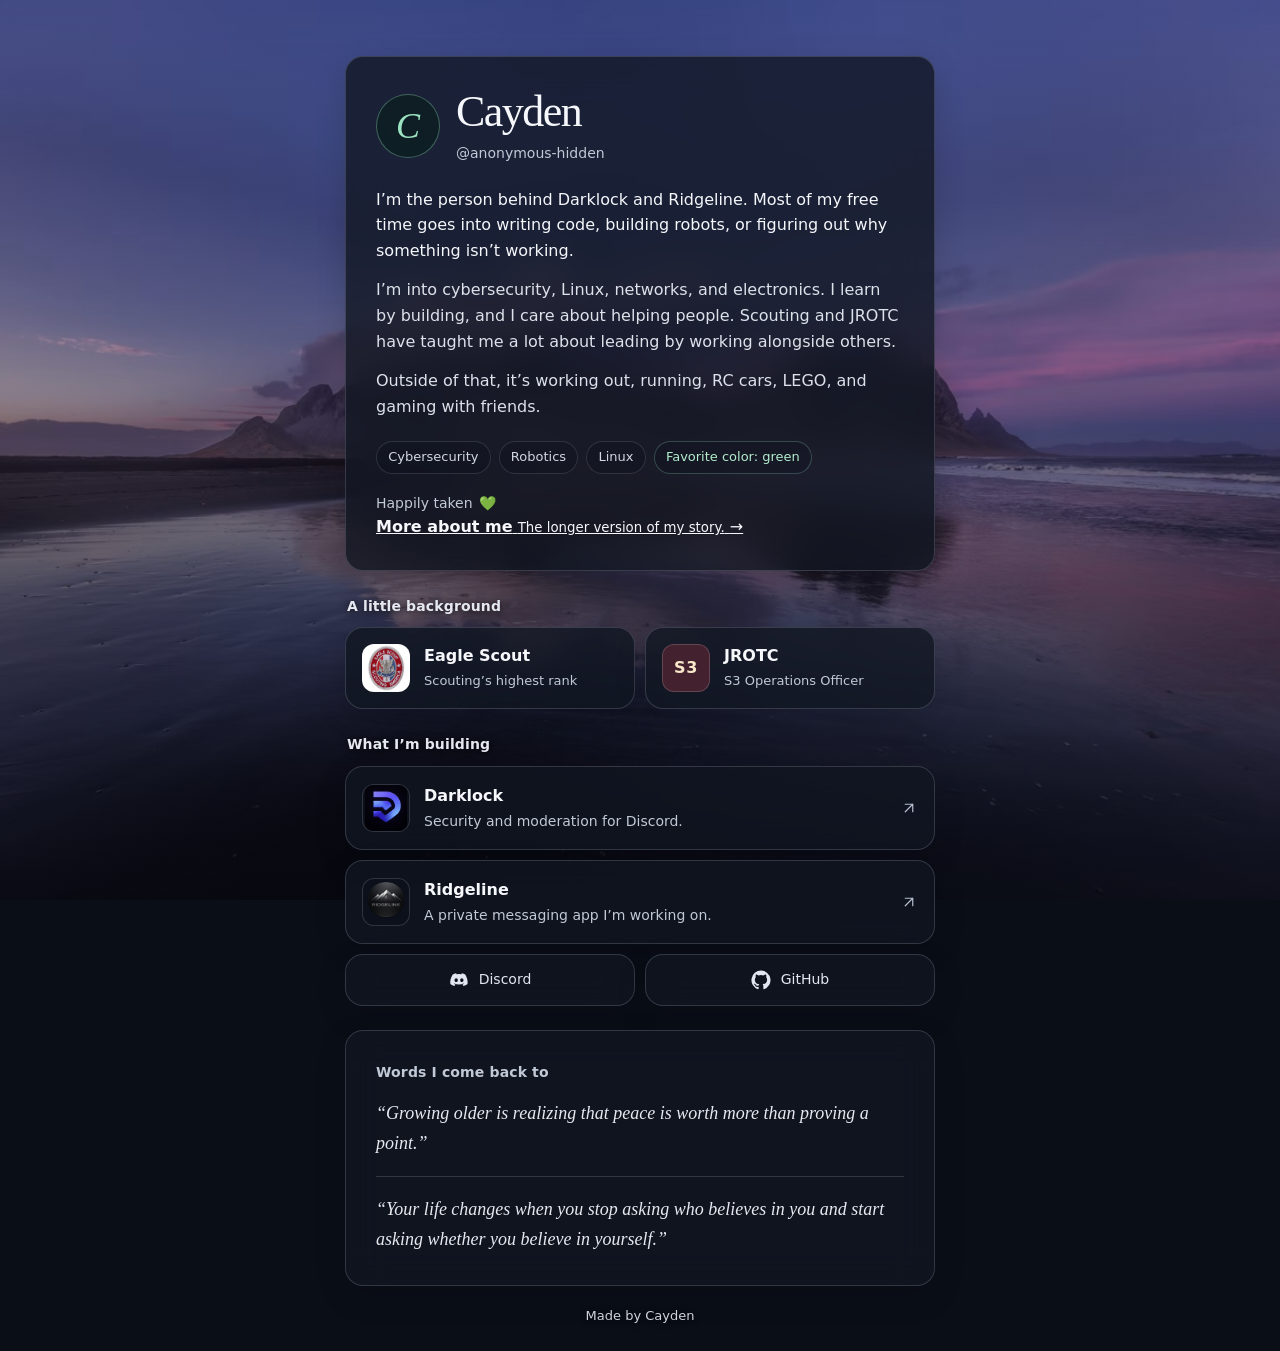
==== commit 036c468c: "Link the bio to the personal story" ====
--- a/index.html
+++ b/index.html
@@ -34,6 +34,13 @@
         <li class="favorite">Favorite color: green</li>
       </ul>
       <p class="personal-note">Happily taken <span aria-label="green heart" role="img">💚</span></p>
+      <a class="story-link" href="/about.html">
+        <span>
+          <strong>More about me</strong>
+          <small>The longer version of my story.</small>
+        </span>
+        <span aria-hidden="true">→</span>
+      </a>
     </section>
 
     <section class="profile-section" aria-labelledby="background-title">
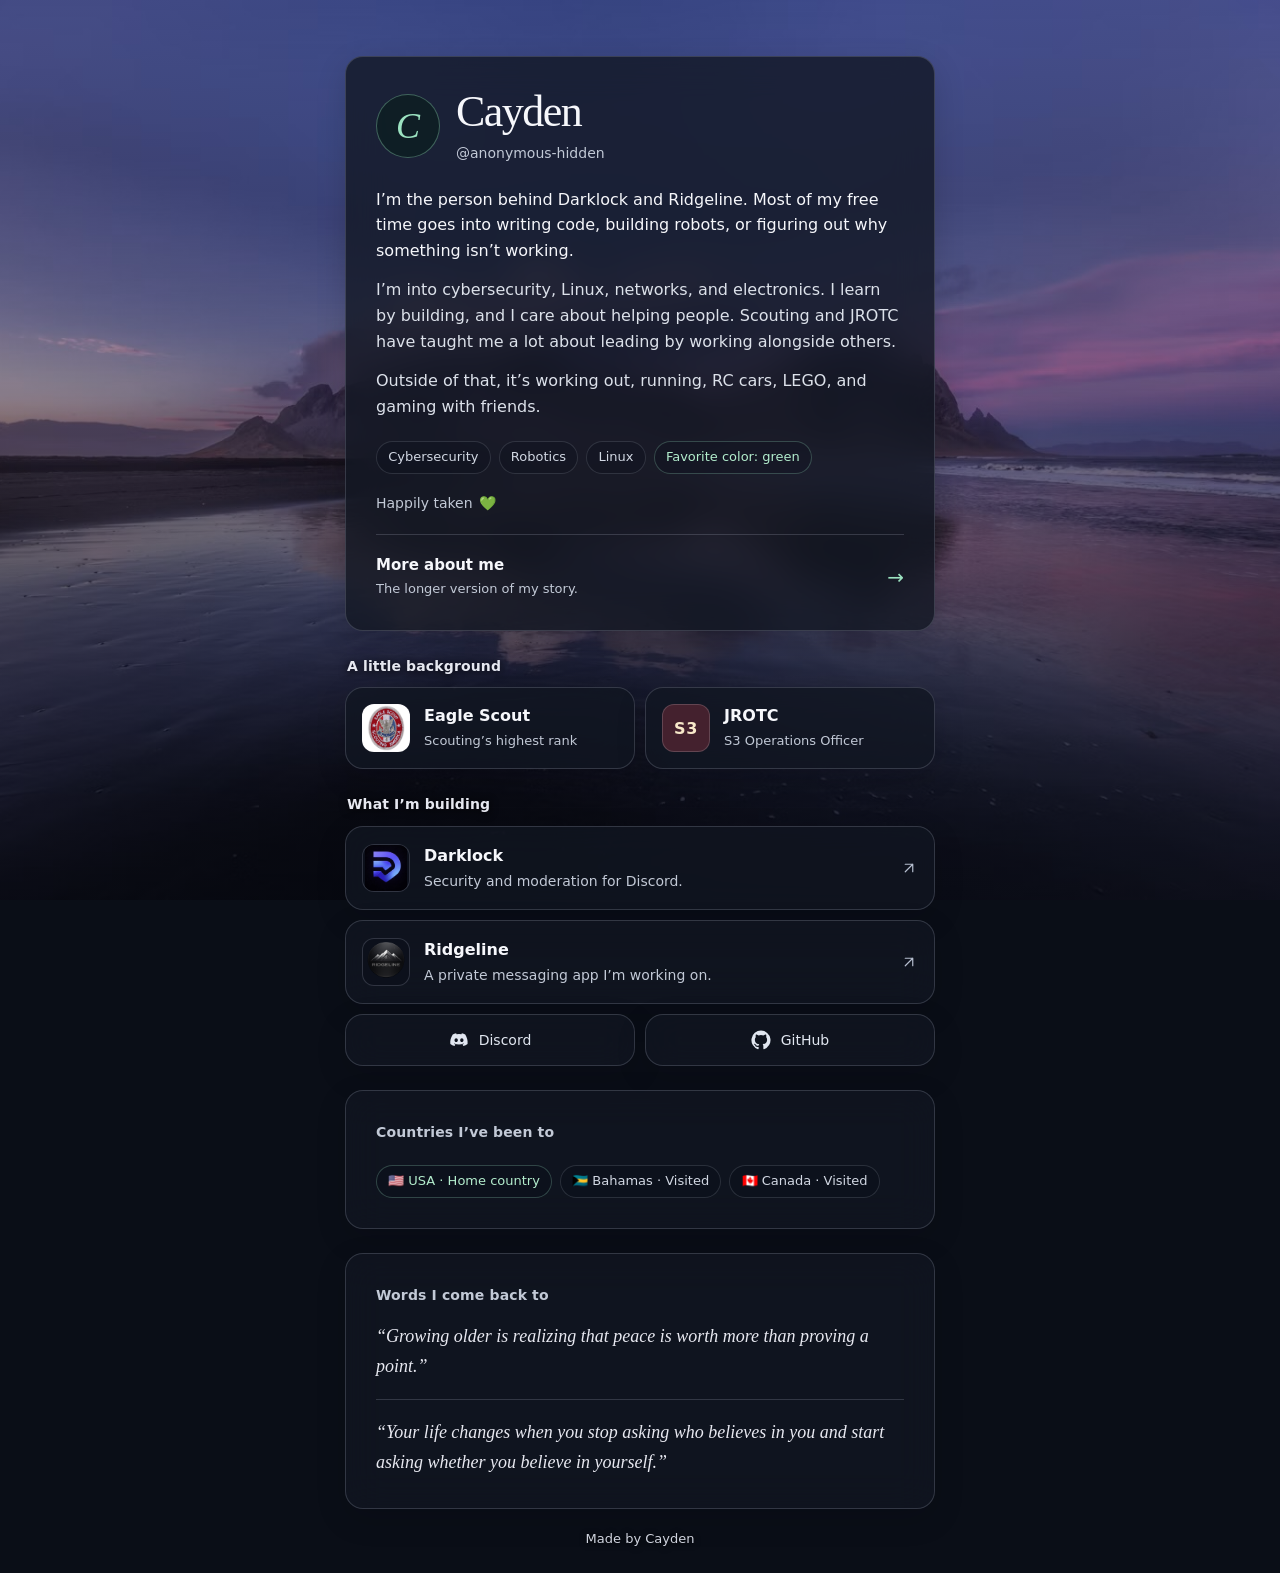
==== commit 08d5c0ac: "Add home country and visited countries to bio" ====
--- a/index.html
+++ b/index.html
@@ -102,6 +102,15 @@
       </nav>
     </section>
 
+    <section class="surface thoughts" aria-labelledby="countries-title">
+      <h2 class="section-heading" id="countries-title">Countries I’ve been to</h2>
+      <ul class="details" aria-label="Countries">
+        <li class="favorite"><span aria-hidden="true">🇺🇸</span> USA · Home country</li>
+        <li><span aria-hidden="true">🇧🇸</span> Bahamas · Visited</li>
+        <li><span aria-hidden="true">🇨🇦</span> Canada · Visited</li>
+      </ul>
+    </section>
+
     <section class="surface thoughts" aria-labelledby="thoughts-title">
       <h2 class="section-heading" id="thoughts-title">Words I come back to</h2>
       <blockquote>
--- a/assets/bio.css
+++ b/assets/bio.css
@@ -61,7 +61,8 @@
 .surface,
 .achievement-card,
 .project-link,
-.social-link {
+.social-link,
+.gratitude-card {
   border: 1px solid var(--border);
   border-radius: var(--radius);
   background: #141b27;
@@ -72,7 +73,8 @@
   .surface,
   .achievement-card,
   .project-link,
-  .social-link {
+  .social-link,
+  .gratitude-card {
     background: var(--surface);
     backdrop-filter: blur(18px);
     -webkit-backdrop-filter: blur(18px);
@@ -156,6 +158,24 @@
 
 .personal-note span { margin-left: 0.125rem; }
 
+.story-link {
+  display: flex;
+  align-items: center;
+  justify-content: space-between;
+  gap: 1rem;
+  margin-top: 1.25rem;
+  padding-top: 1.125rem;
+  border-top: 1px solid var(--border);
+  color: var(--text);
+  text-decoration: none;
+}
+
+.story-link strong,
+.story-link small { display: block; }
+.story-link strong { font-size: 0.9375rem; font-weight: 600; }
+.story-link small { margin-top: 0.125rem; color: var(--muted); font-size: 0.8125rem; }
+.story-link > span:last-child { color: var(--green); font-size: 1.25rem; transition: transform 160ms ease; }
+
 .profile-section { margin-top: 1.5rem; }
 
 .section-heading {
@@ -277,6 +297,7 @@
 }
 
 .utility { width: min(100%, 30rem); min-width: 0; }
+.story { width: min(100%, 42rem); min-width: 0; }
 .back-link { display: inline-flex; align-items: center; gap: 0.5rem; min-height: 2.75rem; margin-bottom: 0.75rem; color: #edf0f8; font-size: 0.875rem; text-decoration: none; text-shadow: 0 1px 6px #000; }
 .back-link:hover { text-decoration: underline; text-underline-offset: 0.25em; }
 
@@ -312,7 +333,72 @@
 .status-message { min-height: 3em; margin-top: 0.875rem; color: var(--muted); font-size: 0.875rem; }
 .error-card .button { margin-top: 1.5rem; }
 
+.story-card { padding: clamp(1.375rem, 5vw, 2.25rem); }
+.story-card h1 { margin-bottom: 1.5rem; }
+.story-copy { color: #dce1ea; }
+.story-copy p + p { margin-top: 1.125rem; }
+.story-copy p:first-child { color: var(--text); }
+.story-ending {
+  padding-top: 0.25rem;
+  color: var(--green);
+  font: italic 1.25rem/1.6 Georgia, "Times New Roman", serif;
+}
+
+.gratitude { margin-top: 1.5rem; }
+
+.gratitude-heading {
+  margin: 0 0 0.75rem 0.125rem;
+}
+
+.gratitude-heading .utility-label {
+  margin-bottom: 0.25rem;
+  text-shadow: 0 1px 8px rgba(0, 0, 0, 0.9);
+}
+
+.gratitude-heading h2 {
+  font: 400 1.625rem/1.25 Georgia, "Times New Roman", serif;
+  letter-spacing: -0.02em;
+  text-shadow: 0 1px 8px rgba(0, 0, 0, 0.9);
+}
+
+.gratitude-grid {
+  display: grid;
+  gap: 0.75rem;
+}
+
+.gratitude-card {
+  min-width: 0;
+  padding: 1.25rem;
+}
+
+.gratitude-mark {
+  display: inline-flex;
+  align-items: center;
+  justify-content: center;
+  min-width: 3rem;
+  min-height: 2rem;
+  margin-bottom: 0.875rem;
+  padding: 0.25rem 0.625rem;
+  border: 1px solid rgba(156, 227, 193, 0.3);
+  border-radius: 999px;
+  background: rgba(10, 32, 29, 0.56);
+  color: var(--green);
+  font-size: 0.75rem;
+  font-weight: 700;
+  letter-spacing: 0.04em;
+}
+
+.gratitude-mark-wide { min-width: 3.5rem; }
+.gratitude-card h3 { font-size: 1rem; font-weight: 650; line-height: 1.4; }
+.gratitude-card p { margin-top: 0.625rem; color: #dce1ea; font-size: 0.9375rem; line-height: 1.65; }
+.gratitude-card .gratitude-role { margin-top: 0.125rem; color: var(--green); font-size: 0.8125rem; }
+
+@media (min-width: 40rem) {
+  .gratitude-grid { grid-template-columns: repeat(2, minmax(0, 1fr)); }
+}
+
 @media (hover: hover) and (pointer: fine) {
+  .story-link:hover > span:last-child { transform: translateX(0.2rem); }
   .project-link:hover { transform: translateY(-2px); border-color: rgba(183, 209, 210, 0.45); background: var(--surface-hover); }
   .social-link:hover { border-color: rgba(183, 209, 210, 0.45); background: var(--surface-hover); }
   .button:hover:not(:disabled) { background: #b2eed2; }
